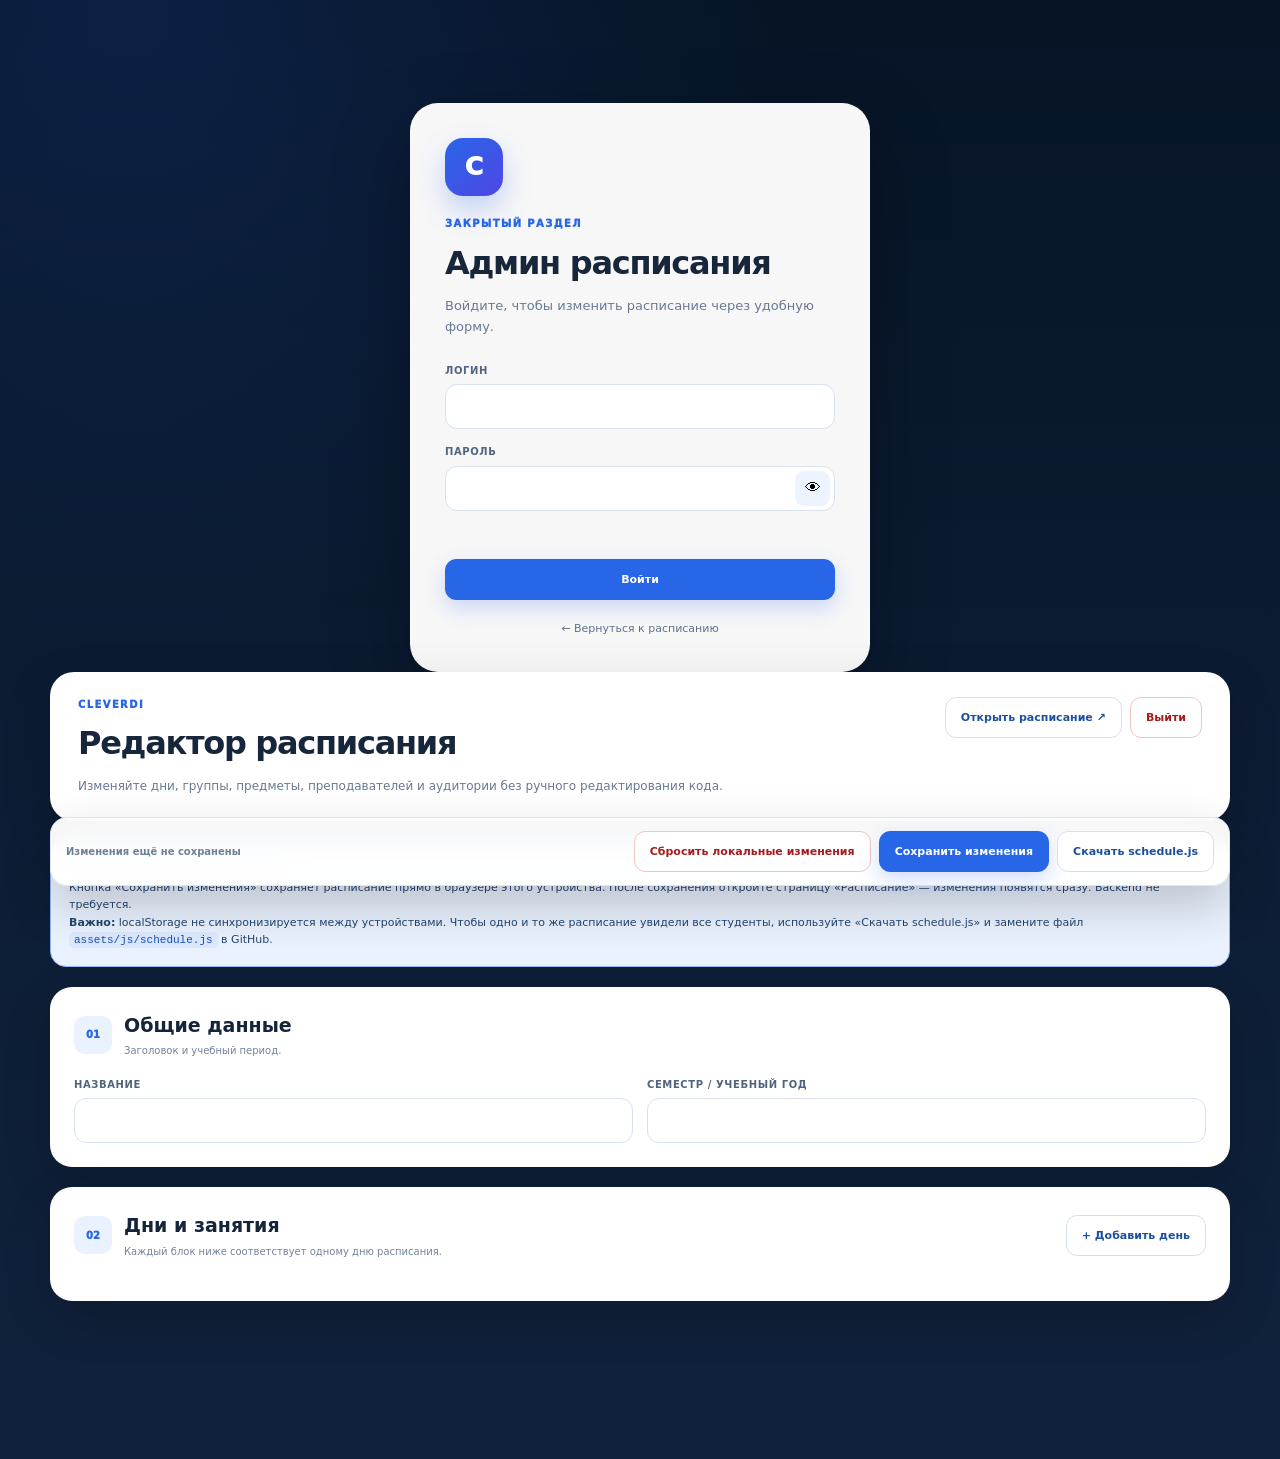
==== admin.html @ 2d24fefb "Add files via upload" ====
<!doctype html>
<html lang="ru">
<head>
  <meta charset="utf-8">
  <meta name="viewport" content="width=device-width, initial-scale=1">
  <meta name="theme-color" content="#0a1628">
  <meta name="robots" content="noindex,nofollow,noarchive">
  <title>Cleverdi — Админ расписания</title>
  <link rel="stylesheet" href="assets/css/style.css">
</head>
<body class="admin-page-body">
  <main class="admin-shell">
    <section class="admin-login-card" id="adminLoginView">
      <div class="admin-login-logo">C</div>
      <span class="admin-eyebrow">Закрытый раздел</span>
      <h1>Админ расписания</h1>
      <p>Войдите, чтобы изменить расписание через удобную форму.</p>

      <form id="adminLoginForm" class="admin-login-form" autocomplete="off">
        <label>
          <span>Логин</span>
          <input id="adminLogin" name="login" type="text" autocomplete="username" required>
        </label>
        <label>
          <span>Пароль</span>
          <div class="admin-password-wrap">
            <input id="adminPassword" name="password" type="password" autocomplete="current-password" required>
            <button type="button" id="togglePassword" class="admin-eye-button" aria-label="Показать пароль">👁</button>
          </div>
        </label>
        <div class="admin-login-error" id="adminLoginError" role="alert"></div>
        <button class="admin-primary-btn admin-full-btn" type="submit">Войти</button>
      </form>
      <a href="schedule.html" class="admin-back-link">← Вернуться к расписанию</a>
    </section>

    <section class="admin-panel" id="adminPanel" hidden>
      <header class="admin-toolbar">
        <div>
          <span class="admin-eyebrow">Cleverdi</span>
          <h1>Редактор расписания</h1>
          <p>Изменяйте дни, группы, предметы, преподавателей и аудитории без ручного редактирования кода.</p>
        </div>
        <div class="admin-toolbar-actions">
          <a class="admin-secondary-btn" href="schedule.html" target="_blank" rel="noopener">Открыть расписание ↗</a>
          <button class="admin-danger-outline-btn" id="adminLogout" type="button">Выйти</button>
        </div>
      </header>

      <div class="admin-notice-box">
        <strong>Frontend-режим для GitHub Pages</strong>
        <p>Кнопка «Сохранить изменения» сохраняет расписание прямо в браузере этого устройства. После сохранения откройте страницу «Расписание» — изменения появятся сразу. Backend не требуется.</p>
        <p><b>Важно:</b> localStorage не синхронизируется между устройствами. Чтобы одно и то же расписание увидели все студенты, используйте «Скачать schedule.js» и замените файл <code>assets/js/schedule.js</code> в GitHub.</p>
      </div>

      <section class="admin-settings-card">
        <div class="admin-section-title">
          <div>
            <span>01</span>
            <div><h2>Общие данные</h2><p>Заголовок и учебный период.</p></div>
          </div>
        </div>
        <div class="admin-grid-2">
          <label class="admin-field">
            <span>Название</span>
            <input id="scheduleTitleInput" type="text">
          </label>
          <label class="admin-field">
            <span>Семестр / учебный год</span>
            <input id="scheduleSemesterInput" type="text">
          </label>
        </div>
      </section>

      <section class="admin-settings-card">
        <div class="admin-section-title admin-section-title-row">
          <div>
            <span>02</span>
            <div><h2>Дни и занятия</h2><p>Каждый блок ниже соответствует одному дню расписания.</p></div>
          </div>
          <button type="button" id="addDayButton" class="admin-secondary-btn">+ Добавить день</button>
        </div>
        <div id="adminDays" class="admin-days-editor"></div>
      </section>

      <div class="admin-savebar">
        <div class="admin-save-status" id="adminSaveStatus">Изменения ещё не сохранены</div>
        <div class="admin-save-actions">
          <button type="button" id="resetScheduleButton" class="admin-danger-outline-btn">Сбросить локальные изменения</button>
          <button type="button" id="savePreviewButton" class="admin-primary-btn">Сохранить изменения</button>
          <button type="button" id="downloadScheduleButton" class="admin-secondary-btn">Скачать schedule.js</button>
        </div>
      </div>
    </section>
  </main>

  <script src="assets/js/schedule.js"></script>
  <script src="assets/js/admin.js"></script>
</body>
</html>
---- assets/css/style.css ----
:root{
  --bg:#f4f7fb;--surface:#fff;--ink:#0f1b2d;--muted:#67768b;--line:#e2e8f0;
  --primary:#2866e8;--primary2:#4f46e5;--primary-soft:#eef4ff;
  --success:#168447;--success-soft:#eaf8ef;--danger:#c72c2c;--danger-soft:#fff0f0;
  --warning:#b66a05;--warning-soft:#fff6e5;--navy:#091526;--shadow:0 18px 55px rgba(16,33,59,.09)
}
*{box-sizing:border-box}html{scroll-behavior:smooth}body{margin:0;min-width:320px;background:var(--bg);color:var(--ink);font-family:Inter,ui-sans-serif,system-ui,-apple-system,BlinkMacSystemFont,"Segoe UI",sans-serif;line-height:1.55;-webkit-font-smoothing:antialiased}
a{text-decoration:none;color:inherit}button,input,select{font:inherit}button{cursor:pointer}.container{width:min(1180px,calc(100% - 40px));margin:0 auto}
.sr-only{position:absolute!important;width:1px!important;height:1px!important;padding:0!important;margin:-1px!important;overflow:hidden!important;clip:rect(0,0,0,0)!important;white-space:nowrap!important;border:0!important}.hidden{display:none!important}
.header{position:sticky;top:0;z-index:100;background:rgba(255,255,255,.94);backdrop-filter:blur(18px);border-bottom:1px solid rgba(226,232,240,.9)}
.header-inner{height:72px;display:flex;align-items:center;justify-content:space-between;gap:24px}.brand{display:flex;align-items:center;gap:11px}.logo{width:42px;height:42px;border-radius:13px;display:grid;place-items:center;color:#fff;background:linear-gradient(135deg,#3477f2,#5146e5);box-shadow:0 9px 20px rgba(40,102,232,.25);font-size:21px;font-weight:900}.brand-copy strong,.brand-copy small{display:block}.brand-copy strong{font-size:17px;line-height:1.1}.brand-copy small{margin-top:2px;color:#75849a;font-size:10px}
.nav{display:flex;align-items:center;gap:26px}.nav a{color:#526176;font-size:13px;font-weight:750}.nav a:hover{color:var(--primary)}.nav .nav-primary{padding:10px 14px;border:1px solid #dae3f0;border-radius:10px;background:#fff;color:#132036}
.menu-button{display:none;width:44px;height:44px;border:1px solid var(--line);border-radius:12px;background:#fff;align-items:center;justify-content:center;flex-direction:column;gap:4px}.menu-button span{width:19px;height:2px;border-radius:4px;background:#253248}
.hero{position:relative;overflow:hidden;color:#fff;background:linear-gradient(145deg,#07111f,#0c1d35 58%,#102950)}
.hero-grid-bg{position:absolute;inset:0;background-image:linear-gradient(rgba(255,255,255,.026) 1px,transparent 1px),linear-gradient(90deg,rgba(255,255,255,.026) 1px,transparent 1px);background-size:48px 48px;mask-image:linear-gradient(black,transparent 90%)}
.hero-layout{position:relative;z-index:1;min-height:570px;padding:70px 0 105px;display:grid;grid-template-columns:1.08fr .92fr;gap:70px;align-items:center}
.top-label{width:max-content;max-width:100%;display:flex;align-items:center;gap:9px;padding:8px 12px;border:1px solid rgba(143,184,255,.22);border-radius:999px;background:rgba(63,122,246,.11);color:#c5d9ff;font-size:11px;font-weight:800}.top-label i{width:8px;height:8px;border-radius:50%;background:#5ee18b;box-shadow:0 0 0 5px rgba(94,225,139,.11)}
.hero h1{max-width:740px;margin:20px 0;font-size:clamp(42px,5.3vw,69px);line-height:1.01;letter-spacing:-.058em}.hero h1 span{display:block;background:linear-gradient(90deg,#8db9ff,#c6ddff);-webkit-background-clip:text;background-clip:text;color:transparent}
.hero-copy>p{max-width:700px;margin:0;color:#bdc9d8;font-size:17px}.hero-actions{display:flex;flex-wrap:wrap;gap:11px;margin-top:30px}.button{min-height:46px;border:0;border-radius:12px;padding:0 18px;display:inline-flex;align-items:center;justify-content:center;font-size:13px;font-weight:850;transition:.2s}.button:hover{transform:translateY(-1px)}.button.primary{background:linear-gradient(135deg,var(--primary),var(--primary2));color:#fff;box-shadow:0 12px 28px rgba(40,102,232,.26)}.button.outline{border:1px solid rgba(255,255,255,.14);background:rgba(255,255,255,.06);color:#eaf1ff}.button.large{min-height:52px;padding:0 22px}
.hero-facts{display:flex;flex-wrap:wrap;gap:26px;margin-top:34px}.hero-facts div{display:grid}.hero-facts b{font-size:21px}.hero-facts span{color:#8fa1b9;font-size:10px}
.hero-card{width:min(430px,100%);justify-self:center;padding:12px;border:1px solid rgba(255,255,255,.12);border-radius:29px;background:rgba(255,255,255,.08);box-shadow:0 34px 80px rgba(0,0,0,.30);transform:rotate(1.4deg)}.window-head{display:flex;gap:6px;padding:5px 5px 13px}.window-head i{width:8px;height:8px;border-radius:50%;background:rgba(255,255,255,.34)}
.student-preview{padding:27px;border-radius:20px;background:#fff;color:var(--ink)}.preview-top{display:flex;align-items:center;justify-content:space-between;gap:12px}.preview-badge{padding:6px 9px;border-radius:999px;background:var(--success-soft);color:var(--success);font-size:10px;font-weight:850}.preview-number{font-size:10px;color:#8090a4}
.preview-person{display:flex;gap:13px;align-items:center;margin-top:21px;padding-bottom:20px;border-bottom:1px solid var(--line)}.preview-avatar{width:49px;height:49px;flex-shrink:0;border-radius:15px;display:grid;place-items:center;background:var(--primary-soft);color:var(--primary);font-weight:900}.preview-person strong,.preview-person small{display:block}.preview-person strong{font-size:14px}.preview-person small{margin-top:3px;color:var(--muted);font-size:11px}
.preview-results{display:grid;grid-template-columns:1fr 1fr;gap:10px;margin-top:18px}.preview-results div{padding:14px;border-radius:12px;background:#f7f9fc}.preview-results span,.preview-results b{display:block}.preview-results span{color:var(--muted);font-size:9px}.preview-results b{margin-top:2px;font-size:17px}.preview-success{margin-top:14px;padding:11px 12px;border-radius:11px;background:var(--success-soft);color:#16733b;font-size:11px;font-weight:800}
.specialties-section{padding:78px 0 48px}.section-heading{display:flex;justify-content:space-between;gap:25px;align-items:end}.kicker{color:var(--primary);font-size:10px;font-weight:900;text-transform:uppercase;letter-spacing:.12em}.section-heading h2,.list-header h2,.about-grid h2{margin:7px 0 9px;font-size:clamp(28px,4vw,42px);line-height:1.08;letter-spacing:-.045em}.section-heading p,.list-header p,.about-grid>div>p{margin:0;color:var(--muted)}
.specialty-grid{display:grid;grid-template-columns:repeat(5,minmax(0,1fr));gap:12px;margin-top:30px}.specialty-card{position:relative;text-align:left;min-height:145px;padding:19px;border:1px solid #e1e7ef;border-radius:18px;background:#fff;box-shadow:0 6px 20px rgba(15,23,42,.035);transition:.2s}.specialty-card:hover,.specialty-card.active{border-color:#a9c5ff;box-shadow:0 12px 28px rgba(40,102,232,.10);transform:translateY(-2px)}.specialty-card.active{background:linear-gradient(180deg,#fff,#f4f7ff)}.specialty-icon{width:38px;height:38px;display:grid;place-items:center;border-radius:11px;background:var(--primary-soft);color:var(--primary);font-size:15px;font-weight:900}.specialty-card strong{display:block;margin-top:16px;font-size:13px;line-height:1.25}.specialty-card span{display:block;margin-top:5px;color:var(--muted);font-size:10px}
.students-section{padding:22px 0 80px}.list-shell{overflow:hidden;border:1px solid #e0e7f0;border-radius:26px;background:#fff;box-shadow:var(--shadow)}.list-header{display:flex;align-items:end;justify-content:space-between;gap:20px;padding:30px 30px 22px}.list-count{flex-shrink:0;padding:8px 11px;border-radius:999px;background:#f2f6fb;color:#53647a;font-size:11px;font-weight:800}
.toolbar{display:grid;grid-template-columns:minmax(250px,1.55fr) minmax(110px,.48fr) minmax(180px,.86fr) minmax(170px,.78fr) auto;gap:10px;padding:0 30px 22px}.search-box{position:relative}.search-box svg{position:absolute;left:15px;top:50%;transform:translateY(-50%);width:20px;height:20px;fill:none;stroke:#8593a7;stroke-width:1.9;stroke-linecap:round}.search-box input,.select-wrap select{width:100%;height:47px;border:1px solid #d7e0eb;border-radius:11px;background:#fbfcfe;color:#1c2a3d;outline:none}.search-box input{padding:0 14px 0 44px}.select-wrap select{padding:0 11px}.search-box input:focus,.select-wrap select:focus{border-color:#76a5ff;box-shadow:0 0 0 3px rgba(40,102,232,.08)}.clear-button{height:47px;padding:0 10px;border:0;background:transparent;color:#65758a;font-size:11px;font-weight:800}.clear-button:hover{color:var(--primary)}
.round-select select{font-weight:850;color:#174fbb;background:#f4f8ff;border-color:#c9d9f7}
.round-select select:focus{border-color:#76a5ff;background:#fff}
.mobile-tip{display:none;padding:0 18px 15px;color:#8390a2;font-size:10px}.table-wrap{overflow:auto;border-top:1px solid #e8edf3}.students-table{width:100%;border-collapse:collapse;min-width:940px}.students-table th,.students-table td{text-align:left;padding:14px 16px;border-bottom:1px solid #edf1f5;vertical-align:middle}.students-table th{position:sticky;top:0;z-index:3;background:#f7f9fc;color:#69798f;font-size:9px;text-transform:uppercase;letter-spacing:.07em}.students-table td{font-size:12px}.students-table td:first-child{width:58px;color:#8795a7}.student-name{font-weight:800;color:#152237}.student-spec{color:#596a80}.score{font-variant-numeric:tabular-nums;font-weight:800}.score.missing{color:#9aa6b6;font-weight:600}
.status{display:inline-flex;align-items:center;gap:6px;padding:6px 9px;border-radius:999px;font-size:9px;font-weight:850;white-space:nowrap}.status::before{content:"";width:6px;height:6px;border-radius:50%;background:currentColor}.status.passed{background:var(--success-soft);color:var(--success)}.status.failed{background:var(--danger-soft);color:var(--danger)}.status.pending{background:var(--warning-soft);color:var(--warning)}
.empty-state{padding:55px 20px;text-align:center}.empty-state>span{width:52px;height:52px;margin:0 auto 12px;display:grid;place-items:center;border-radius:15px;background:#f1f5f9;color:#66758b;font-size:23px}.empty-state strong,.empty-state p{display:block}.empty-state p{margin:4px 0 0;color:var(--muted);font-size:12px}
.pagination{display:flex;justify-content:center;flex-wrap:wrap;gap:6px;padding:20px}.page-button{min-width:35px;height:35px;padding:0 10px;border:1px solid #dce4ee;border-radius:9px;background:#fff;color:#526176;font-size:11px;font-weight:800}.page-button.active{border-color:var(--primary);background:var(--primary);color:#fff}.page-button:disabled{opacity:.45;cursor:default}
.about-section{padding:76px 0 90px;background:#fff;border-top:1px solid #e7ecf2}.about-grid{display:grid;grid-template-columns:.85fr 1.15fr;gap:68px;align-items:start}.steps{display:grid;gap:10px}.steps article{display:flex;align-items:flex-start;gap:15px;padding:18px;border:1px solid #e2e8f0;border-radius:15px;background:#fbfcfe}.steps article>b{width:34px;height:34px;flex-shrink:0;display:grid;place-items:center;border-radius:10px;background:var(--primary-soft);color:var(--primary);font-size:10px}.steps strong,.steps span{display:block}.steps strong{font-size:13px}.steps span{margin-top:3px;color:var(--muted);font-size:11px}
.footer{background:#07111f;color:#8fa0b7}.footer-inner{min-height:125px;display:flex;align-items:center;justify-content:space-between;gap:24px}.footer-brand .brand-copy strong{color:#fff}.footer-inner p{margin:0;font-size:10px}

@media(max-width:1050px){.specialty-grid{grid-template-columns:repeat(3,1fr)}.toolbar{grid-template-columns:1fr 1fr}.search-box{grid-column:1/-1}.clear-button{width:max-content}}
@media(max-width:900px){.menu-button{display:flex}.nav{position:absolute;left:20px;right:20px;top:65px;display:none;flex-direction:column;align-items:stretch;gap:2px;padding:10px;border:1px solid var(--line);border-radius:15px;background:#fff;box-shadow:0 18px 45px rgba(15,23,42,.14)}.nav.open{display:flex}.nav a{padding:11px 12px;border-radius:9px}.hero-layout{grid-template-columns:1fr;min-height:auto;padding:65px 0 112px}.hero-card{display:none}.about-grid{grid-template-columns:1fr;gap:30px}}
@media(max-width:720px){.container{width:min(100% - 28px,1180px)}.header-inner{height:66px}.logo{width:39px;height:39px}.hero-layout{padding:47px 0 96px}.hero h1{font-size:39px}.hero-copy>p{font-size:15px}.hero-actions{display:grid}.hero-actions .button{width:100%}.hero-facts{gap:20px}.specialties-section{padding-top:58px}.specialty-grid{grid-template-columns:repeat(2,1fr)}.list-header{align-items:flex-start;flex-direction:column;padding:24px 18px 18px}.toolbar{grid-template-columns:1fr;padding:0 18px 16px}.search-box{grid-column:auto}.clear-button{height:auto;padding:4px 0}.mobile-tip{display:block}.table-wrap{overflow:visible;border-top:1px solid #e8edf3}.students-table{min-width:0;display:block;padding:12px}.students-table thead{display:none}.students-table tbody{display:grid;gap:10px}.students-table tr{display:grid;grid-template-columns:1fr 1fr;gap:10px;padding:16px;border:1px solid #e0e7f0;border-radius:15px;background:#fff}.students-table td{display:block;padding:0;border:0;font-size:12px}.students-table td::before{content:attr(data-label);display:block;margin-bottom:3px;color:#8592a4;font-size:8px;font-weight:800;text-transform:uppercase;letter-spacing:.05em}.students-table td:nth-child(1){display:none}.students-table td:nth-child(2),.students-table td:nth-child(3){grid-column:1/-1}.students-table td:nth-child(2){padding-bottom:9px;border-bottom:1px solid #edf1f5}.student-name{font-size:14px}.status{font-size:9px}.about-section{padding:58px 0 68px}.footer-inner{padding:28px 0;display:grid}}
@media(max-width:440px){.hero h1{font-size:33px}.top-label{font-size:9px}.specialty-grid{grid-template-columns:1fr}.specialty-card{min-height:auto}.students-table tr{grid-template-columns:1fr}.students-table td:nth-child(n){grid-column:1/-1}.students-table td:nth-child(1){display:none}}

.services-section{padding:74px 0 82px;background:#fff;border-top:1px solid #e7ecf2}
.services-heading{margin-bottom:30px}
.services-grid{display:grid;grid-template-columns:repeat(3,1fr);gap:16px}
.service-card{position:relative;min-height:360px;padding:24px;border:1px solid #e0e7f0;border-radius:20px;background:#fbfcfe;display:flex;flex-direction:column}
.service-icon{width:49px;height:49px;display:grid;place-items:center;border-radius:15px;background:var(--primary-soft);font-size:22px}
.service-number{position:absolute;right:20px;top:20px;color:#b0bdcd;font-size:10px;font-weight:900}
.service-card h3{margin:20px 0 8px;font-size:20px}.service-card>p{margin:0;color:var(--muted);font-size:13px}
.notification-list{display:grid;gap:9px;margin-top:20px}.notification-item{display:flex;gap:10px;padding:11px;border:1px solid #e5ebf2;border-radius:12px;background:#fff}
.notification-dot{width:8px;height:8px;border-radius:50%;margin-top:5px}.notification-dot.primary{background:var(--primary)}.notification-dot.warning{background:#e29a24}
.notification-item strong,.notification-item small{display:block}.notification-item strong{font-size:11px}.notification-item small{color:var(--muted);font-size:9px}
.certificate-types{display:flex;flex-wrap:wrap;gap:7px;margin-top:21px}.certificate-types span{padding:7px 9px;border:1px solid #dae4f1;border-radius:999px;background:#fff;font-size:10px}
.faq-preview{display:grid;gap:7px;margin-top:20px}.faq-preview button{width:100%;text-align:left;padding:10px 11px;border:1px solid #e3e9f1;border-radius:10px;background:#fff;color:#42536b;font-size:10px}
.service-action{margin-top:auto;width:100%;min-height:44px;border:1px solid #d8e2ef;border-radius:11px;background:#fff;color:#23334a;font-size:11px;font-weight:850}
.primary-action{border:0;background:linear-gradient(135deg,var(--primary),var(--primary2));color:#fff}
.modal{position:fixed;inset:0;z-index:1000;display:grid;place-items:center;padding:20px}.modal-backdrop{position:absolute;inset:0;background:rgba(5,13,25,.62);backdrop-filter:blur(5px)}
.modal-dialog{position:relative;z-index:1;width:min(560px,100%);max-height:calc(100vh - 40px);overflow:auto;padding:28px;border-radius:22px;background:#fff;box-shadow:0 30px 90px rgba(0,0,0,.28)}
.modal-close{position:absolute;right:15px;top:12px;width:36px;height:36px;border:0;border-radius:10px;background:#f1f5f9;color:#58687d;font-size:22px}
.modal-dialog h2{margin:7px 40px 8px 0;font-size:28px}.modal-lead{margin:0 0 22px;color:var(--muted);font-size:12px}
.modal-notifications{display:grid;gap:10px}.modal-notifications article{display:flex;gap:12px;padding:15px;border:1px solid #e3e9f0;border-radius:13px;background:#fbfcfe}.modal-notifications article>span{width:39px;height:39px;display:grid;place-items:center;border-radius:11px;background:var(--primary-soft)}.modal-notifications strong{font-size:12px}.modal-notifications p{margin:3px 0 0;color:var(--muted);font-size:11px}
.certificate-form{display:grid;gap:13px}.certificate-form label>span{display:block;margin-bottom:5px;color:#5d6d82;font-size:9px;font-weight:850;text-transform:uppercase}.certificate-form input,.certificate-form select,.certificate-form textarea{width:100%;border:1px solid #d6e0eb;border-radius:11px;background:#fbfcfe}.certificate-form input,.certificate-form select{height:45px;padding:0 11px}.certificate-form textarea{padding:11px;resize:vertical}.form-button{width:100%}
.form-success{padding:24px;border:1px solid #ccebd7;border-radius:15px;background:#f2fbf5;text-align:center}.form-success>span{width:45px;height:45px;margin:0 auto 10px;display:grid;place-items:center;border-radius:50%;background:#dff5e7;color:var(--success)}.form-success strong,.form-success p{display:block}.form-success p{margin:4px 0 0;color:#5d7867;font-size:11px}
.faq-search{margin:17px 0}.faq-search input{width:100%;height:45px;padding:0 12px;border:1px solid #d8e1ec;border-radius:11px}.knowledge-list details{padding:14px 0;border-bottom:1px solid #e5eaf0}.knowledge-list summary{cursor:pointer;font-size:12px;font-weight:800}.knowledge-list p{margin:8px 0 0;color:var(--muted);font-size:11px}
@media(max-width:900px){.services-grid{grid-template-columns:1fr 1fr}.service-card:last-child{grid-column:1/-1}}
@media(max-width:650px){.services-grid{grid-template-columns:1fr}.service-card:last-child{grid-column:auto}.service-card{min-height:auto}.service-action{margin-top:22px}.modal{padding:10px}.modal-dialog{padding:23px 17px}}


/* Automatic study certificate */
.certificate-dialog{width:min(720px,100%)}
.certificate-search-block{margin-top:20px}
.certificate-search-block label>span{display:block;margin:0 0 6px 2px;color:#5d6d82;font-size:9px;font-weight:850;text-transform:uppercase;letter-spacing:.06em}
.certificate-search-row{display:grid;grid-template-columns:1fr auto;gap:8px}
.certificate-search-row input{width:100%;height:46px;padding:0 12px;border:1px solid #d6e0eb;border-radius:11px;background:#fbfcfe;color:#17263a;outline:none}
.certificate-search-row input:focus{border-color:#75a4ff;box-shadow:0 0 0 3px rgba(40,102,232,.08)}
.certificate-search-row .button{height:46px}
.certificate-search-message{min-height:24px;margin-top:10px;color:#69798e;font-size:11px}
.certificate-search-message.error{color:#b42318}
.certificate-matches{display:grid;gap:7px;margin-top:5px;max-height:230px;overflow:auto}
.certificate-match{width:100%;display:flex;align-items:center;justify-content:space-between;gap:12px;text-align:left;padding:11px 12px;border:1px solid #dfe6ef;border-radius:11px;background:#fff;color:#203047}
.certificate-match:hover{border-color:#a9c5ff;background:#f8faff}
.certificate-match strong,.certificate-match span{display:block}.certificate-match strong{font-size:11px}.certificate-match span{margin-top:2px;color:#718096;font-size:9px}
.certificate-match b{flex-shrink:0;color:var(--primary);font-size:9px}

.certificate-preview{margin-top:22px}
.certificate-paper{position:relative;overflow:hidden;padding:36px 38px;border:1px solid #d8dee8;background:#fff;color:#111827;box-shadow:0 12px 34px rgba(15,23,42,.08)}
.certificate-watermark{position:absolute;left:50%;top:49%;transform:translate(-50%,-50%) rotate(-28deg);white-space:nowrap;color:rgba(185,28,28,.07);font-size:42px;font-weight:900;letter-spacing:.08em;pointer-events:none}
.certificate-paper-head{position:relative;display:flex;align-items:center;gap:11px;padding-bottom:17px;border-bottom:2px solid #17263a}
.certificate-logo{width:39px;height:39px;border-radius:10px;display:grid;place-items:center;background:#17263a;color:#fff;font-weight:900}
.certificate-paper-head strong,.certificate-paper-head span{display:block}.certificate-paper-head strong{font-size:14px}.certificate-paper-head span{font-size:8px;color:#64748b}
.certificate-doc-meta{position:relative;display:flex;align-items:center;justify-content:space-between;gap:15px;margin-top:24px}
.certificate-doc-meta>span{font-size:10px;font-weight:900;letter-spacing:.16em}.certificate-doc-meta small{color:#64748b;font-size:9px}
.certificate-paper h3{position:relative;margin:24px 0 25px;text-align:center;font-family:Georgia,"Times New Roman",serif;font-size:23px;font-weight:700}
.certificate-text{position:relative;margin:0 0 16px;font-family:Georgia,"Times New Roman",serif;font-size:14px;line-height:1.8;text-align:justify;text-indent:34px}
.certificate-text strong{font-weight:700}
.certificate-date-row{position:relative;display:flex;gap:8px;margin-top:27px;font-size:10px}
.certificate-signature{position:relative;display:flex;align-items:end;justify-content:space-between;gap:25px;margin-top:42px}
.certificate-signature>div:first-child{display:grid;gap:12px;font-size:9px;color:#64748b}.certificate-signature b{color:#17263a;font-weight:500}
.certificate-stamp{width:66px;height:66px;display:grid;place-items:center;border:1px dashed #94a3b8;border-radius:50%;color:#94a3b8;font-size:10px}
.certificate-disclaimer{position:relative;margin-top:30px;padding-top:12px;border-top:1px solid #e2e8f0;color:#8a97a8;font-size:8px;line-height:1.5;text-align:center}
.certificate-preview-actions{display:flex;gap:9px;margin-top:13px}
.certificate-secondary{border:1px solid #d8e2ef!important;background:#fff!important;color:#2a3b52!important}

@media(max-width:650px){
  .certificate-search-row{grid-template-columns:1fr}
  .certificate-paper{padding:25px 20px}
  .certificate-watermark{font-size:24px}
  .certificate-paper h3{font-size:20px}
  .certificate-text{font-size:12px;text-indent:22px}
  .certificate-preview-actions{display:grid}
}
@media print{
  body.print-certificate *{visibility:hidden!important}
  body.print-certificate #certificatePaper,
  body.print-certificate #certificatePaper *{visibility:visible!important}
  body.print-certificate #certificatePaper{position:absolute!important;left:0!important;top:0!important;width:100%!important;min-height:100vh!important;border:0!important;box-shadow:none!important;padding:45px 55px!important}
  body.print-certificate .certificate-watermark{color:rgba(185,28,28,.06)!important}
}

/* Single service layout */
.services-grid{
  grid-template-columns:minmax(0,620px)!important;
  justify-content:center;
}
.service-card{
  min-height:auto;
}
@media(max-width:900px){
  .services-grid{grid-template-columns:minmax(0,620px)!important}
  .service-card:last-child{grid-column:auto!important}
}
@media(max-width:650px){
  .services-grid{grid-template-columns:1fr!important}
}


/* =========================================================
   Official MNU / MIEPP certificate template
   Based on the supplied Word sample
   ========================================================= */
.certificate-dialog{width:min(980px,100%)}
.certificate-preview{margin-top:22px}
.official-certificate-paper{
  position:relative;
  width:100%;
  min-height:1040px;
  padding:32px 28px 36px;
  border:1px solid #cfd4dc;
  background:#fff;
  color:#000;
  box-shadow:0 14px 38px rgba(15,23,42,.10);
  font-family:"Times New Roman",Times,serif;
}
.official-header-grid{
  display:grid;
  grid-template-columns:1fr 150px 1fr;
  align-items:start;
  gap:16px;
}
.official-header-col{
  text-align:center;
  font-size:13px;
  line-height:1.16;
}
.official-header-col strong,
.official-header-col span,
.official-header-col em{
  display:block;
}
.official-header-col strong{font-weight:700}
.official-header-col em{font-style:italic}
.official-gap{height:9px}
.official-emblem-wrap{
  display:flex;
  justify-content:center;
  align-items:flex-start;
}
.official-emblem{
  width:128px;
  height:128px;
  object-fit:contain;
}
.official-header-en{
  margin-top:16px;
  text-align:center;
  font-size:12.5px;
  line-height:1.14;
}
.official-header-en strong,
.official-header-en span,
.official-header-en em{display:block}
.official-header-en em{font-style:italic}
.official-black-line{
  height:7px;
  margin:12px 0 8px;
  background:#000;
}
.official-contacts{
  font-size:8.6px;
  line-height:1.27;
}
.official-contacts p{margin:1px 0}
.official-doc-number{
  display:flex;
  align-items:center;
  gap:8px;
  margin-top:70px;
  font-size:13px;
}
.official-title{
  margin:62px 0 58px!important;
  text-align:center!important;
  font-size:24px!important;
  font-weight:700!important;
  font-family:"Times New Roman",Times,serif!important;
}
.official-body{
  padding:0 34px;
  font-size:18px;
  line-height:1.55;
  text-align:justify;
}
.official-body p{
  margin:0 0 6px;
  text-indent:40px;
}
.official-body strong{font-weight:400}
.official-signature{
  display:flex;
  justify-content:space-between;
  align-items:flex-end;
  gap:30px;
  margin-top:155px;
  padding:0 52px;
  font-size:17px;
}
.official-signature strong{font-weight:700}
.certificate-preview-actions{
  display:flex;
  gap:9px;
  margin-top:13px;
}
.certificate-secondary{
  border:1px solid #d8e2ef!important;
  background:#fff!important;
  color:#2a3b52!important;
}

/* Hide old demo-only visual elements if stale markup/styles remain. */
.certificate-watermark,
.certificate-paper-head,
.certificate-doc-meta,
.certificate-date-row,
.certificate-signature,
.certificate-disclaimer{display:none!important}

@media(max-width:760px){
  .certificate-dialog{width:min(100%,680px)}
  .official-certificate-paper{
    min-height:0;
    padding:20px 14px 24px;
  }
  .official-header-grid{
    grid-template-columns:1fr 82px 1fr;
    gap:7px;
  }
  .official-emblem{width:72px;height:72px}
  .official-header-col{font-size:7px}
  .official-header-en{font-size:7px;margin-top:10px}
  .official-black-line{height:4px;margin:8px 0 5px}
  .official-contacts{font-size:5.2px}
  .official-doc-number{margin-top:35px;font-size:8px}
  .official-title{margin:35px 0 30px!important;font-size:15px!important}
  .official-body{padding:0 12px;font-size:10px;line-height:1.55}
  .official-body p{text-indent:22px}
  .official-signature{margin-top:70px;padding:0 18px;font-size:9px}
  .certificate-preview-actions{display:grid}
}

@media print{
  @page{size:A4 portrait;margin:0}
  body.print-certificate *{visibility:hidden!important}
  body.print-certificate #certificatePaper,
  body.print-certificate #certificatePaper *{visibility:visible!important}
  body.print-certificate #certificatePaper{
    position:absolute!important;
    left:0!important;
    top:0!important;
    width:210mm!important;
    min-height:297mm!important;
    margin:0!important;
    padding:10mm 8mm 10mm!important;
    border:0!important;
    box-shadow:none!important;
    overflow:hidden!important;
  }
  body.print-certificate .official-header-grid{
    grid-template-columns:1fr 38mm 1fr!important;
    gap:4mm!important;
  }
  body.print-certificate .official-emblem{
    width:34mm!important;
    height:34mm!important;
  }
  body.print-certificate .official-header-col{
    font-size:9.5pt!important;
    line-height:1.08!important;
  }
  body.print-certificate .official-header-en{
    margin-top:4mm!important;
    font-size:9pt!important;
    line-height:1.06!important;
  }
  body.print-certificate .official-black-line{
    height:1.8mm!important;
    margin:3mm 0 2mm!important;
  }
  body.print-certificate .official-contacts{
    font-size:5.9pt!important;
    line-height:1.15!important;
  }
  body.print-certificate .official-doc-number{
    margin-top:20mm!important;
    font-size:10pt!important;
  }
  body.print-certificate .official-title{
    margin:18mm 0 18mm!important;
    font-size:17pt!important;
  }
  body.print-certificate .official-body{
    padding:0 10mm!important;
    font-size:13pt!important;
    line-height:1.5!important;
  }
  body.print-certificate .official-body p{
    text-indent:10mm!important;
  }
  body.print-certificate .official-signature{
    margin-top:43mm!important;
    padding:0 14mm!important;
    font-size:12pt!important;
  }
}


/* =========================================================
   Schedule + mandatory announcement
   Data is editable in assets/js/schedule.js
   ========================================================= */
.nav .nav-announcement{padding:10px 14px;border-radius:10px;background:#fff1f0;color:#b42318;font-weight:900;border:1px solid #fecaca}
.nav .nav-announcement:hover{background:#fee2e2;color:#991b1b;transform:translateY(-1px)}
.nav .nav-certificate{padding:10px 14px;border-radius:10px;background:#fffbeb;color:#92400e;font-weight:900;border:1px solid #fde68a}
.nav .nav-certificate:hover{background:#fef3c7;color:#78350f;transform:translateY(-1px)}
.nav .nav-schedule{color:#b42318;font-weight:900}
.nav .nav-admin{padding:10px 14px;border-radius:10px;background:linear-gradient(135deg,var(--primary),var(--primary2));color:#fff;font-weight:900;box-shadow:0 8px 20px rgba(40,102,232,.18)}
.nav .nav-admin:hover{color:#fff;transform:translateY(-1px)}

.schedule-section{padding:0 0 58px;background:linear-gradient(180deg,#fff7ed 0,#f4f7fb 44%);scroll-margin-top:82px}
.schedule-notice{position:relative;transform:translateY(-38px);margin-bottom:10px;padding:24px;border:2px solid #f2a38b;border-radius:24px;background:linear-gradient(145deg,#fff7ed,#fff 52%,#fff4ef);box-shadow:0 22px 55px rgba(180,54,23,.13);overflow:hidden}
.schedule-notice::before{content:"";position:absolute;left:0;top:0;right:0;height:6px;background:linear-gradient(90deg,#ef4444,#f97316,#f59e0b)}
.schedule-notice-top{display:grid;grid-template-columns:auto minmax(0,1fr) auto;align-items:center;gap:16px}
.schedule-alert-icon{width:54px;height:54px;display:grid;place-items:center;border-radius:17px;background:linear-gradient(145deg,#ef4444,#f97316);color:#fff;font-size:30px;font-weight:950;box-shadow:0 12px 25px rgba(239,68,68,.24)}
.schedule-alert-kicker{display:block;color:#b42318;font-size:10px;font-weight:950;text-transform:uppercase;letter-spacing:.15em}
.schedule-notice h2{margin:2px 0 2px;font-size:clamp(25px,3.5vw,38px);line-height:1.05;letter-spacing:-.035em;color:#7f1d1d}
.schedule-notice-top p{margin:0;color:#7c4a3b;font-size:12px}
.schedule-required-badge{align-self:start;padding:8px 11px;border-radius:999px;background:#7f1d1d;color:#fff;font-size:9px;font-weight:950;letter-spacing:.08em;box-shadow:0 8px 18px rgba(127,29,29,.16);animation:schedulePulse 2.2s ease-in-out infinite}
@keyframes schedulePulse{0%,100%{transform:scale(1)}50%{transform:scale(1.035)}}
.announcement-grid{display:grid;grid-template-columns:repeat(2,minmax(0,1fr));gap:10px;margin-top:20px}
.announcement-card{display:flex;gap:12px;min-height:124px;padding:15px;border:1px solid #fed7c3;border-radius:16px;background:rgba(255,255,255,.88)}
.announcement-number{width:36px;height:36px;flex:0 0 36px;display:grid;place-items:center;border-radius:11px;background:#fff1e7;color:#c2410c;font-size:11px;font-weight:950}
.announcement-content{min-width:0}.announcement-period{display:block;color:#8f2f0d;font-size:13px;line-height:1.25}.announcement-groups{display:flex;flex-wrap:wrap;gap:5px;margin-top:9px}.announcement-groups span{padding:5px 8px;border-radius:999px;background:#7f1d1d;color:#fff;font-size:9px;font-weight:850}.announcement-content p{margin:8px 0 0;color:#745548;font-size:10px}
.announcement-notes{display:grid;gap:6px;margin-top:14px;padding:13px 14px;border-radius:14px;background:#fff;border:1px dashed #f0a17f;color:#713e31;font-size:11px}.announcement-notes p{margin:0}.announcement-change-note{color:#9a3412}
.schedule-board{padding:30px;border:1px solid #dfe7f1;border-radius:26px;background:#fff;box-shadow:var(--shadow)}
.schedule-heading{display:flex;align-items:end;justify-content:space-between;gap:20px}.schedule-heading h2{margin:7px 0 8px;font-size:clamp(28px,4vw,42px);line-height:1.08;letter-spacing:-.045em}.schedule-heading p{margin:0;color:var(--muted)}
.schedule-date-badge{flex-shrink:0;padding:10px 13px;border:1px solid #d4e1f6;border-radius:14px;background:#f6f9ff;text-align:right}.schedule-date-badge span,.schedule-date-badge strong{display:block}.schedule-date-badge span{color:#718198;font-size:9px;text-transform:uppercase;letter-spacing:.07em}.schedule-date-badge strong{margin-top:2px;color:#174fbb;font-size:14px}
.schedule-edit-hint{display:flex;align-items:center;gap:11px;margin-top:20px;padding:12px 14px;border:1px solid #dce7f8;border-radius:14px;background:#f7faff;color:#405570}.schedule-edit-hint>span{width:34px;height:34px;display:grid;place-items:center;flex:0 0 34px;border-radius:10px;background:#eaf2ff;color:#2866e8;font-size:16px}.schedule-edit-hint strong,.schedule-edit-hint small{display:block}.schedule-edit-hint strong{font-size:11px}.schedule-edit-hint small{margin-top:2px;font-size:9px;color:#708096}.schedule-edit-hint code{padding:2px 5px;border-radius:5px;background:#e9f0fb;color:#174fbb;font-family:ui-monospace,SFMono-Regular,Menlo,monospace}
.schedule-days{display:grid;grid-template-columns:repeat(2,minmax(0,1fr));gap:12px;margin-top:18px}.schedule-day-card{overflow:hidden;border:1px solid #e1e8f0;border-radius:18px;background:#fbfcfe}.schedule-day-card:last-child:nth-child(odd){grid-column:1/-1}
.schedule-day-head{display:flex;gap:11px;align-items:flex-start;padding:15px 16px;border-bottom:1px solid #e5ebf2;background:linear-gradient(180deg,#fff,#f7f9fc)}.schedule-day-number{width:35px;height:35px;flex:0 0 35px;display:grid;place-items:center;border-radius:10px;background:linear-gradient(135deg,#2866e8,#4f46e5);color:#fff;font-size:10px;font-weight:900}.schedule-day-head h3{margin:0;color:#14243a;font-size:15px}.schedule-day-head p{margin:3px 0 0;color:#69798f;font-size:9px;font-weight:700}
.schedule-lessons{display:grid}.schedule-lesson{display:grid;grid-template-columns:108px minmax(0,1fr);gap:14px;align-items:center;min-height:83px;padding:13px 16px;border-bottom:1px solid #e9eef4;background:#fff}.schedule-lesson:last-child{border-bottom:0}.schedule-time{width:max-content;padding:6px 8px;border-radius:9px;background:#eef4ff;color:#174fbb;font-size:10px;font-weight:900;font-variant-numeric:tabular-nums}.schedule-lesson-main strong{display:block;color:#17263a;font-size:12px}.schedule-meta{display:flex;flex-wrap:wrap;gap:10px;margin-top:5px;color:#6e7f94;font-size:9px}.schedule-lesson-empty{background:#fafbfc}.schedule-empty-text{color:#9aa6b6!important;font-weight:650!important}
@media(max-width:900px){.announcement-grid{grid-template-columns:1fr}.schedule-days{grid-template-columns:1fr}.schedule-day-card:last-child:nth-child(odd){grid-column:auto}.schedule-required-badge{display:none}}
@media(max-width:700px){.schedule-section{padding-bottom:42px}.schedule-notice{transform:translateY(-25px);padding:18px;border-radius:20px}.schedule-notice-top{grid-template-columns:auto 1fr}.schedule-alert-icon{width:46px;height:46px;border-radius:14px;font-size:25px}.schedule-notice-top p{font-size:10px}.announcement-card{min-height:auto;padding:13px}.schedule-board{padding:20px 15px;border-radius:20px}.schedule-heading{align-items:flex-start;flex-direction:column}.schedule-date-badge{text-align:left}.schedule-edit-hint{align-items:flex-start}.schedule-lesson{grid-template-columns:1fr;gap:8px}.schedule-meta{gap:7px}}
@media(max-width:480px){.schedule-notice{padding:16px 13px}.schedule-notice-top{gap:10px}.schedule-alert-icon{width:40px;height:40px;font-size:22px}.schedule-notice h2{font-size:24px}.announcement-card{gap:9px}.announcement-number{width:32px;height:32px;flex-basis:32px}.schedule-board{padding:18px 12px}.schedule-day-head,.schedule-lesson{padding-left:12px;padding-right:12px}}


/* ===== Standalone schedule page ===== */
.schedule-page-body{background:#f4f7fb}
.schedule-page-header .brand{color:inherit}
.schedule-page-hero{position:relative;overflow:hidden;padding:68px 0 82px;background:linear-gradient(135deg,#0a1628 0%,#17396f 58%,#2866e8 100%);color:#fff}
.schedule-page-hero::after{content:"";position:absolute;width:360px;height:360px;right:-90px;top:-130px;border-radius:50%;background:rgba(255,255,255,.08)}
.schedule-page-hero .container{position:relative;z-index:1}
.schedule-page-hero .top-label{color:#dbeafe}.schedule-page-hero .top-label i{background:#f59e0b}
.schedule-page-hero h1{max-width:850px;margin:12px 0 12px;font-size:clamp(36px,6vw,64px);line-height:1.01;letter-spacing:-.055em}
.schedule-page-hero p{max-width:720px;margin:0;color:#d9e5f8;font-size:15px;line-height:1.7}
.schedule-page-main .schedule-section{padding-bottom:64px}
.schedule-page-main .schedule-notice{margin-top:0}
.schedule-page-back{display:inline-flex;align-items:center;gap:7px;color:#dbeafe;font-size:11px;font-weight:800}
.schedule-page-back:hover{color:#fff}
.schedule-page-footer-note{margin-top:18px;color:#718096;font-size:10px;text-align:center}
@media(max-width:700px){.schedule-page-hero{padding:52px 0 64px}.schedule-page-hero h1{font-size:39px}.schedule-page-hero p{font-size:12px}}

/* ===== Achievements / training center certificate ===== */
.achievements-section{padding:72px 0;background:linear-gradient(180deg,#f7faff 0%,#ffffff 100%);scroll-margin-top:82px}
.achievements-heading{margin-bottom:24px}
.achievement-certificate-card{display:grid;grid-template-columns:minmax(0,1.35fr) minmax(300px,.65fr);gap:30px;align-items:center;padding:26px;border:1px solid #dce6f4;border-radius:28px;background:#fff;box-shadow:0 22px 60px rgba(10,22,40,.10)}
.achievement-certificate-preview{display:block;overflow:hidden;border:1px solid #d5deea;border-radius:20px;background:#f4f7fb;box-shadow:0 14px 34px rgba(10,22,40,.12);transition:transform .2s ease,box-shadow .2s ease}
.achievement-certificate-preview:hover{transform:translateY(-3px);box-shadow:0 20px 42px rgba(10,22,40,.16)}
.achievement-certificate-preview img{display:block;width:100%;height:auto}
.achievement-certificate-info{padding:10px 6px}
.achievement-badge{display:inline-flex;padding:7px 11px;border-radius:999px;background:#eaf2ff;color:#174fbb;font-size:10px;font-weight:900;letter-spacing:.06em;text-transform:uppercase}
.achievement-certificate-info h3{margin:14px 0 10px;color:#10233f;font-size:clamp(25px,3vw,36px);line-height:1.08;letter-spacing:-.035em}
.achievement-certificate-info p{margin:0;color:#607188;font-size:13px;line-height:1.7}
.achievement-meta{display:grid;gap:8px;margin:20px 0;padding:14px 16px;border-radius:15px;background:#f5f8fd;color:#53657d;font-size:11px}
.achievement-meta b{color:#183b72}
@media(max-width:900px){.achievement-certificate-card{grid-template-columns:1fr}.achievement-certificate-info{padding:4px 2px}}
@media(max-width:600px){.achievements-section{padding:48px 0}.achievement-certificate-card{gap:18px;padding:14px;border-radius:20px}.achievement-certificate-preview{border-radius:14px}.achievement-certificate-info h3{font-size:25px}.achievement-certificate-info p{font-size:12px}}

/* ===== Admin schedule editor ===== */
.admin-page-body{min-height:100vh;background:radial-gradient(circle at 10% 0%,rgba(40,102,232,.15),transparent 35%),linear-gradient(180deg,#071426,#0c1d35 58%,#10213b);color:#17263a}
.admin-shell{width:min(1180px,calc(100% - 28px));margin:0 auto;padding:40px 0 70px}
.admin-login-card{width:min(460px,100%);margin:7vh auto 0;padding:34px;border:1px solid rgba(255,255,255,.14);border-radius:28px;background:rgba(255,255,255,.97);box-shadow:0 30px 80px rgba(0,0,0,.28)}
.admin-login-logo{width:58px;height:58px;display:grid;place-items:center;margin-bottom:20px;border-radius:18px;background:linear-gradient(135deg,#2866e8,#4f46e5);color:#fff;font-size:25px;font-weight:950;box-shadow:0 13px 28px rgba(40,102,232,.26)}
.admin-eyebrow{display:block;color:#2866e8;font-size:10px;font-weight:950;letter-spacing:.14em;text-transform:uppercase}
.admin-login-card h1,.admin-toolbar h1{margin:7px 0 8px;letter-spacing:-.04em}
.admin-login-card h1{font-size:32px}.admin-login-card>p{margin:0 0 25px;color:#687991;font-size:13px;line-height:1.6}
.admin-login-form{display:grid;gap:15px}.admin-login-form label,.admin-field{display:grid;gap:6px}.admin-login-form label>span,.admin-field>span{color:#51647e;font-size:10px;font-weight:850;text-transform:uppercase;letter-spacing:.06em}
.admin-login-form input,.admin-field input{width:100%;height:45px;padding:0 13px;border:1px solid #d8e1ed;border-radius:12px;background:#fff;color:#15243a;font:inherit;outline:none;transition:border-color .15s,box-shadow .15s}
.admin-login-form input:focus,.admin-field input:focus{border-color:#2866e8;box-shadow:0 0 0 3px rgba(40,102,232,.11)}
.admin-password-wrap{position:relative}.admin-password-wrap input{padding-right:48px}.admin-eye-button{position:absolute;right:5px;top:5px;width:35px;height:35px;border:0;border-radius:9px;background:#eef4ff;cursor:pointer}
.admin-login-error{min-height:18px;color:#b42318;font-size:11px;font-weight:750}.admin-back-link{display:block;margin-top:20px;color:#5e7189;font-size:11px;text-align:center}
.admin-primary-btn,.admin-secondary-btn,.admin-danger-outline-btn,.admin-add-lesson-btn{display:inline-flex;align-items:center;justify-content:center;min-height:41px;padding:0 15px;border-radius:11px;font-size:11px;font-weight:900;cursor:pointer;text-decoration:none;transition:transform .15s,box-shadow .15s}
.admin-primary-btn{border:1px solid #2866e8;background:#2866e8;color:#fff;box-shadow:0 8px 20px rgba(40,102,232,.22)}.admin-primary-btn:hover{transform:translateY(-1px)}
.admin-secondary-btn{border:1px solid #d4e0f0;background:#fff;color:#1d4f9f}.admin-danger-outline-btn{border:1px solid #efc4c4;background:#fff;color:#a61b1b}.admin-full-btn{width:100%}
.admin-panel{display:grid;gap:20px}.admin-toolbar{display:flex;align-items:flex-start;justify-content:space-between;gap:20px;padding:25px 28px;border-radius:24px;background:#fff;box-shadow:0 18px 50px rgba(0,0,0,.16)}.admin-toolbar h1{font-size:32px}.admin-toolbar p{max-width:650px;margin:0;color:#687991;font-size:12px;line-height:1.6}.admin-toolbar-actions{display:flex;gap:8px;flex-wrap:wrap;justify-content:flex-end}
.admin-notice-box{padding:16px 18px;border:1px solid #93b8f5;border-radius:16px;background:#eaf2ff;color:#24456f;font-size:11px;line-height:1.6}.admin-notice-box strong{display:block;margin-bottom:3px;color:#174fbb}.admin-notice-box p{margin:0}.admin-notice-box code{padding:2px 5px;border-radius:5px;background:#dce9ff;color:#174fbb}
.admin-settings-card{padding:24px;border-radius:22px;background:#fff;box-shadow:0 18px 50px rgba(0,0,0,.13)}.admin-section-title{margin-bottom:18px}.admin-section-title>div{display:flex;align-items:center;gap:12px}.admin-section-title>div>span{width:38px;height:38px;display:grid;place-items:center;border-radius:11px;background:#eaf2ff;color:#2866e8;font-size:10px;font-weight:950}.admin-section-title h2{margin:0;color:#14243a;font-size:19px}.admin-section-title p{margin:3px 0 0;color:#73839a;font-size:10px}.admin-section-title-row{display:flex;justify-content:space-between;align-items:center;gap:14px}.admin-grid-2{display:grid;grid-template-columns:repeat(2,minmax(0,1fr));gap:14px}
.admin-days-editor{display:grid;gap:15px}.admin-day-card{overflow:hidden;border:1px solid #dfe7f1;border-radius:18px;background:#f9fbfe}.admin-day-card-head{display:grid;grid-template-columns:auto minmax(0,1fr) auto;gap:12px;align-items:end;padding:15px;border-bottom:1px solid #e3eaf2;background:#f5f8fd}.admin-day-index{width:36px;height:36px;display:grid;place-items:center;align-self:center;border-radius:10px;background:#153f85;color:#fff;font-size:10px;font-weight:950}.admin-day-main-fields{display:grid;grid-template-columns:minmax(150px,.7fr) minmax(220px,1.3fr);gap:10px}.admin-icon-danger{width:35px;height:35px;align-self:center;border:1px solid #efcaca;border-radius:10px;background:#fff;color:#b42318;font-size:20px;line-height:1;cursor:pointer}.admin-lessons-editor{display:grid;gap:0}.admin-lesson-row{display:grid;grid-template-columns:150px minmax(220px,1.3fr) minmax(160px,.8fr) minmax(120px,.5fr) auto;gap:9px;align-items:end;padding:13px 15px;border-bottom:1px solid #e8edf3;background:#fff}.admin-lesson-delete{margin-bottom:5px}.admin-add-lesson-btn{margin:12px 15px 15px;border:1px dashed #99b9eb;background:#eef5ff;color:#1756b8;box-shadow:none}
.admin-savebar{position:sticky;bottom:14px;z-index:10;display:flex;justify-content:space-between;align-items:center;gap:16px;padding:13px 15px;border:1px solid #dce5f0;border-radius:17px;background:rgba(255,255,255,.96);box-shadow:0 20px 50px rgba(0,0,0,.2);backdrop-filter:blur(12px)}.admin-save-status{color:#6f8096;font-size:10px;font-weight:800}.admin-save-status.is-dirty{color:#b45309}.admin-save-status.is-saved{color:#087443}.admin-save-actions{display:flex;gap:8px;flex-wrap:wrap;justify-content:flex-end}
@media(max-width:940px){.admin-lesson-row{grid-template-columns:1fr 1fr}.admin-lesson-row .admin-lesson-delete{grid-column:2;justify-self:end}.admin-day-main-fields{grid-template-columns:1fr}.admin-toolbar{flex-direction:column}.admin-toolbar-actions{justify-content:flex-start}.admin-savebar{align-items:flex-start;flex-direction:column}}
@media(max-width:640px){.admin-shell{width:min(100% - 18px,1180px);padding-top:18px}.admin-login-card{padding:23px 18px;border-radius:20px}.admin-toolbar,.admin-settings-card{padding:18px;border-radius:18px}.admin-toolbar h1{font-size:27px}.admin-grid-2,.admin-lesson-row{grid-template-columns:1fr}.admin-day-card-head{grid-template-columns:auto 1fr auto;align-items:start}.admin-day-main-fields{grid-template-columns:1fr}.admin-lesson-row .admin-lesson-delete{grid-column:auto;justify-self:end}.admin-section-title-row{align-items:flex-start;flex-direction:column}.admin-savebar{bottom:7px}.admin-save-actions{width:100%}.admin-save-actions>*{flex:1 1 140px}}

/* Certificate shortcut above the announcement on schedule page */
.schedule-hero-actions{display:flex;flex-wrap:wrap;gap:12px;margin-top:24px}
.schedule-certificate-button{min-height:48px;padding:0 20px;background:#fff;color:#0f2f63;border:1px solid rgba(255,255,255,.7);box-shadow:0 12px 26px rgba(5,20,48,.24);font-weight:900}
.schedule-certificate-button:hover{background:#f8fbff;color:#174ea6;transform:translateY(-1px)}
@media(max-width:700px){.schedule-hero-actions{margin-top:20px}.schedule-certificate-button{width:100%}}
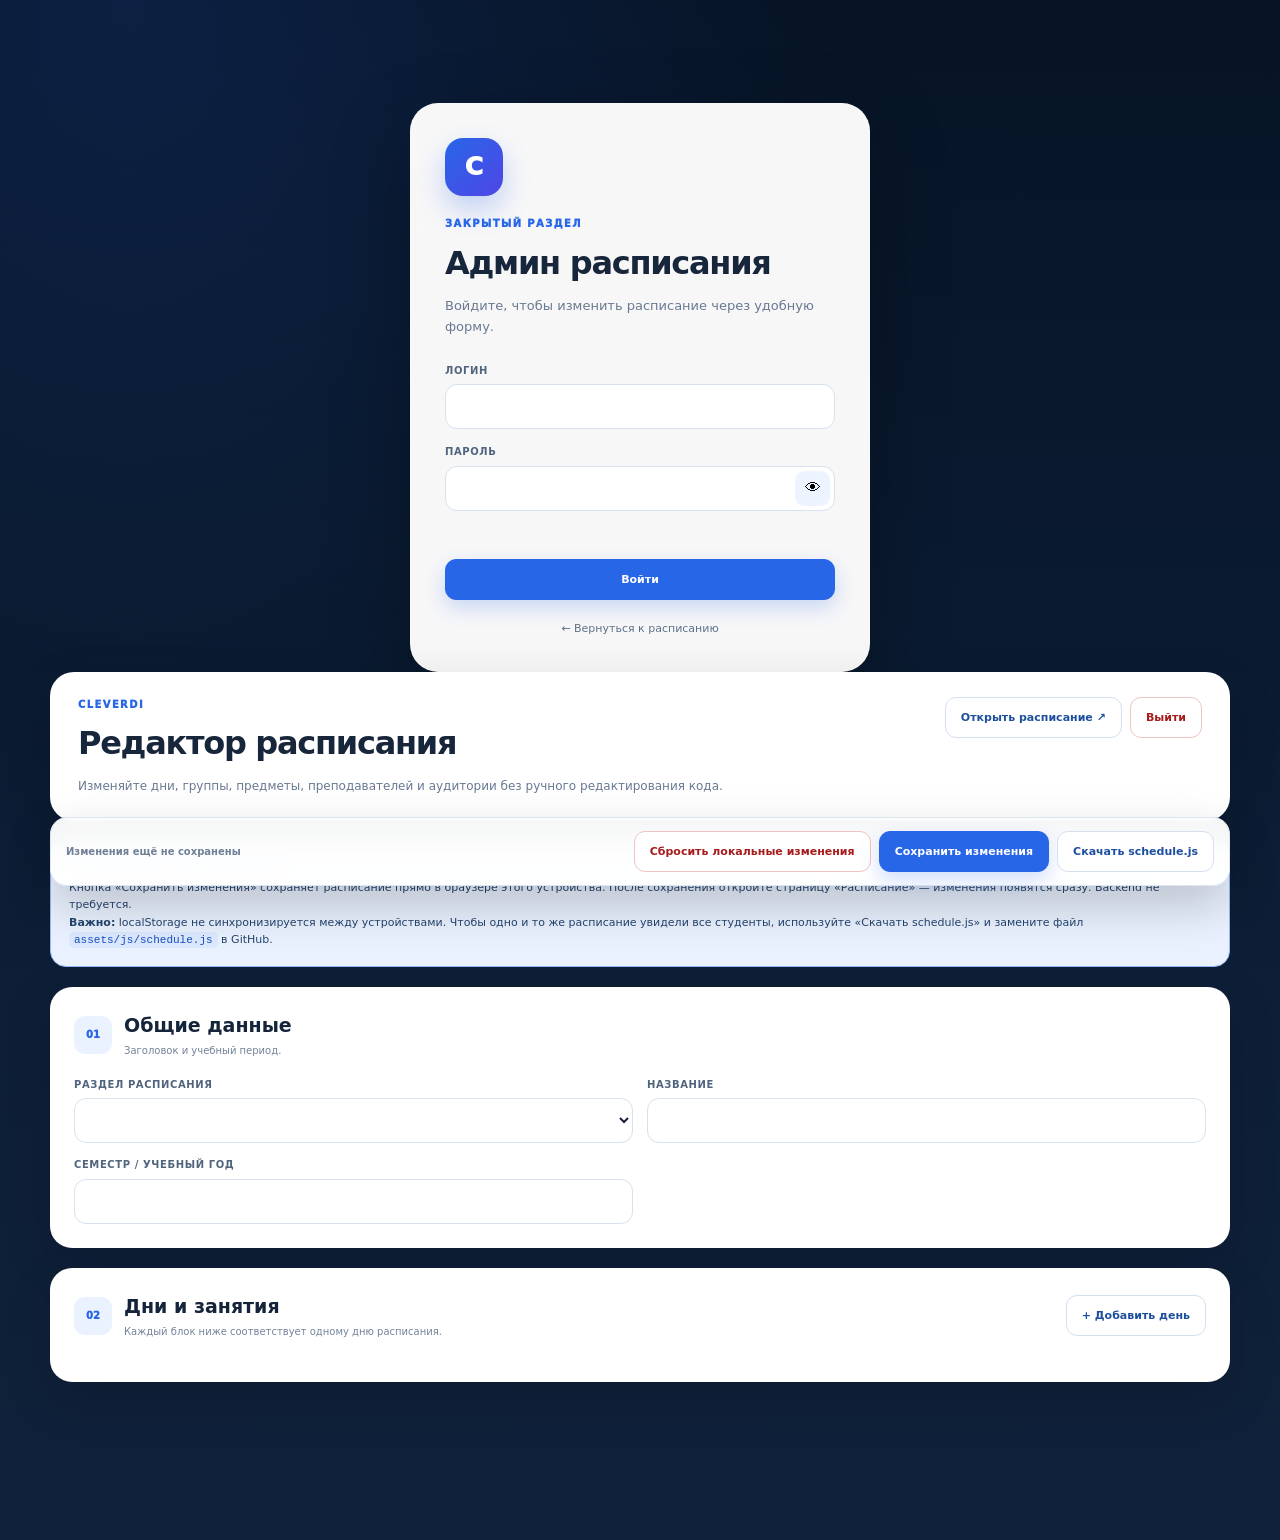
==== commit 17eb82b4: "Add files via upload" ====
--- a/admin.html
+++ b/admin.html
@@ -62,6 +62,10 @@
         </div>
         <div class="admin-grid-2">
           <label class="admin-field">
+            <span>Раздел расписания</span>
+            <select id="scheduleTrackSelect"></select>
+          </label>
+          <label class="admin-field">
             <span>Название</span>
             <input id="scheduleTitleInput" type="text">
           </label>
--- a/assets/css/style.css
+++ b/assets/css/style.css
@@ -443,3 +443,31 @@
 .schedule-certificate-button{min-height:48px;padding:0 20px;background:#fff;color:#0f2f63;border:1px solid rgba(255,255,255,.7);box-shadow:0 12px 26px rgba(5,20,48,.24);font-weight:900}
 .schedule-certificate-button:hover{background:#f8fbff;color:#174ea6;transform:translateY(-1px)}
 @media(max-width:700px){.schedule-hero-actions{margin-top:20px}.schedule-certificate-button{width:100%}}
+
+/* ===== Разделение расписания по направлениям ===== */
+.schedule-track-picker{display:grid;grid-template-columns:repeat(2,minmax(0,1fr));gap:12px;margin:0 0 24px;padding:8px;border:1px solid #dbe5f2;border-radius:20px;background:#f6f9fd}
+.schedule-track-btn{display:flex;align-items:center;gap:12px;min-height:72px;padding:13px 16px;border:1px solid transparent;border-radius:15px;background:transparent;color:#405570;text-align:left;cursor:pointer;transition:.18s ease;font:inherit}
+.schedule-track-btn:hover{background:#fff;border-color:#d5e1f2;transform:translateY(-1px)}
+.schedule-track-btn.is-active{background:#fff;border-color:#9bbbf2;color:#153b7a;box-shadow:0 8px 24px rgba(27,76,153,.11)}
+.schedule-track-icon{width:42px;height:42px;display:grid;place-items:center;flex:0 0 42px;border-radius:13px;background:#e8f0ff;font-size:20px}
+.schedule-track-btn.is-active .schedule-track-icon{background:linear-gradient(135deg,#2866e8,#4f46e5);color:#fff}
+.schedule-track-btn strong,.schedule-track-btn small{display:block}.schedule-track-btn strong{font-size:13px}.schedule-track-btn small{margin-top:3px;color:#7a8aa0;font-size:9px;font-weight:700}
+.schedule-day-copy{min-width:0;flex:1}.schedule-day-title-row{display:flex;align-items:center;justify-content:space-between;gap:10px}.schedule-day-date{flex:0 0 auto;padding:4px 7px;border-radius:8px;background:#edf3ff;color:#2455ad;font-size:8px;font-weight:900;letter-spacing:.03em}
+@media(max-width:700px){.schedule-track-picker{grid-template-columns:1fr}.schedule-track-btn{min-height:64px}.schedule-day-title-row{align-items:flex-start;flex-direction:column;gap:5px}}
+
+/* select в админке */
+.admin-field select{width:100%;height:45px;padding:0 13px;border:1px solid #d8e1ed;border-radius:12px;background:#fff;color:#15243a;font:inherit;outline:none;transition:border-color .15s,box-shadow .15s}
+.admin-field select:focus{border-color:#2866e8;box-shadow:0 0 0 3px rgba(40,102,232,.11)}
+
+
+/* Подсказка: карточки направлений нажимаются */
+.schedule-track-help{display:flex;align-items:center;gap:13px;margin:0 0 12px;padding:13px 15px;border:1px solid #cfe0ff;border-radius:16px;background:linear-gradient(135deg,#eef5ff,#f8fbff);color:#163d78}
+.schedule-track-help-icon{display:grid;place-items:center;width:40px;height:40px;flex:0 0 40px;border-radius:12px;background:#fff;box-shadow:0 6px 18px rgba(33,83,164,.12);font-size:22px}
+.schedule-track-help strong{display:block;font-size:14px;font-weight:900}
+.schedule-track-help p{margin:3px 0 0;color:#60748f;font-size:11px;font-weight:700;line-height:1.45}
+.schedule-track-copy{min-width:0;flex:1}
+.schedule-track-action{margin-left:auto;flex:0 0 auto;padding:6px 9px;border-radius:999px;background:#e9f1ff;color:#2455ad;font-size:9px;font-weight:900;white-space:nowrap}
+.schedule-track-btn.is-active .schedule-track-action{background:#163d78;color:#fff}
+.schedule-track-btn:not(.is-active) .schedule-track-action{animation:cleverdiHintPulse 1.7s ease-in-out infinite}
+@keyframes cleverdiHintPulse{0%,100%{transform:translateX(0)}50%{transform:translateX(3px)}}
+@media(max-width:700px){.schedule-track-help{align-items:flex-start}.schedule-track-action{font-size:8px;padding:5px 8px}.schedule-track-btn{position:relative;padding-right:12px}}
